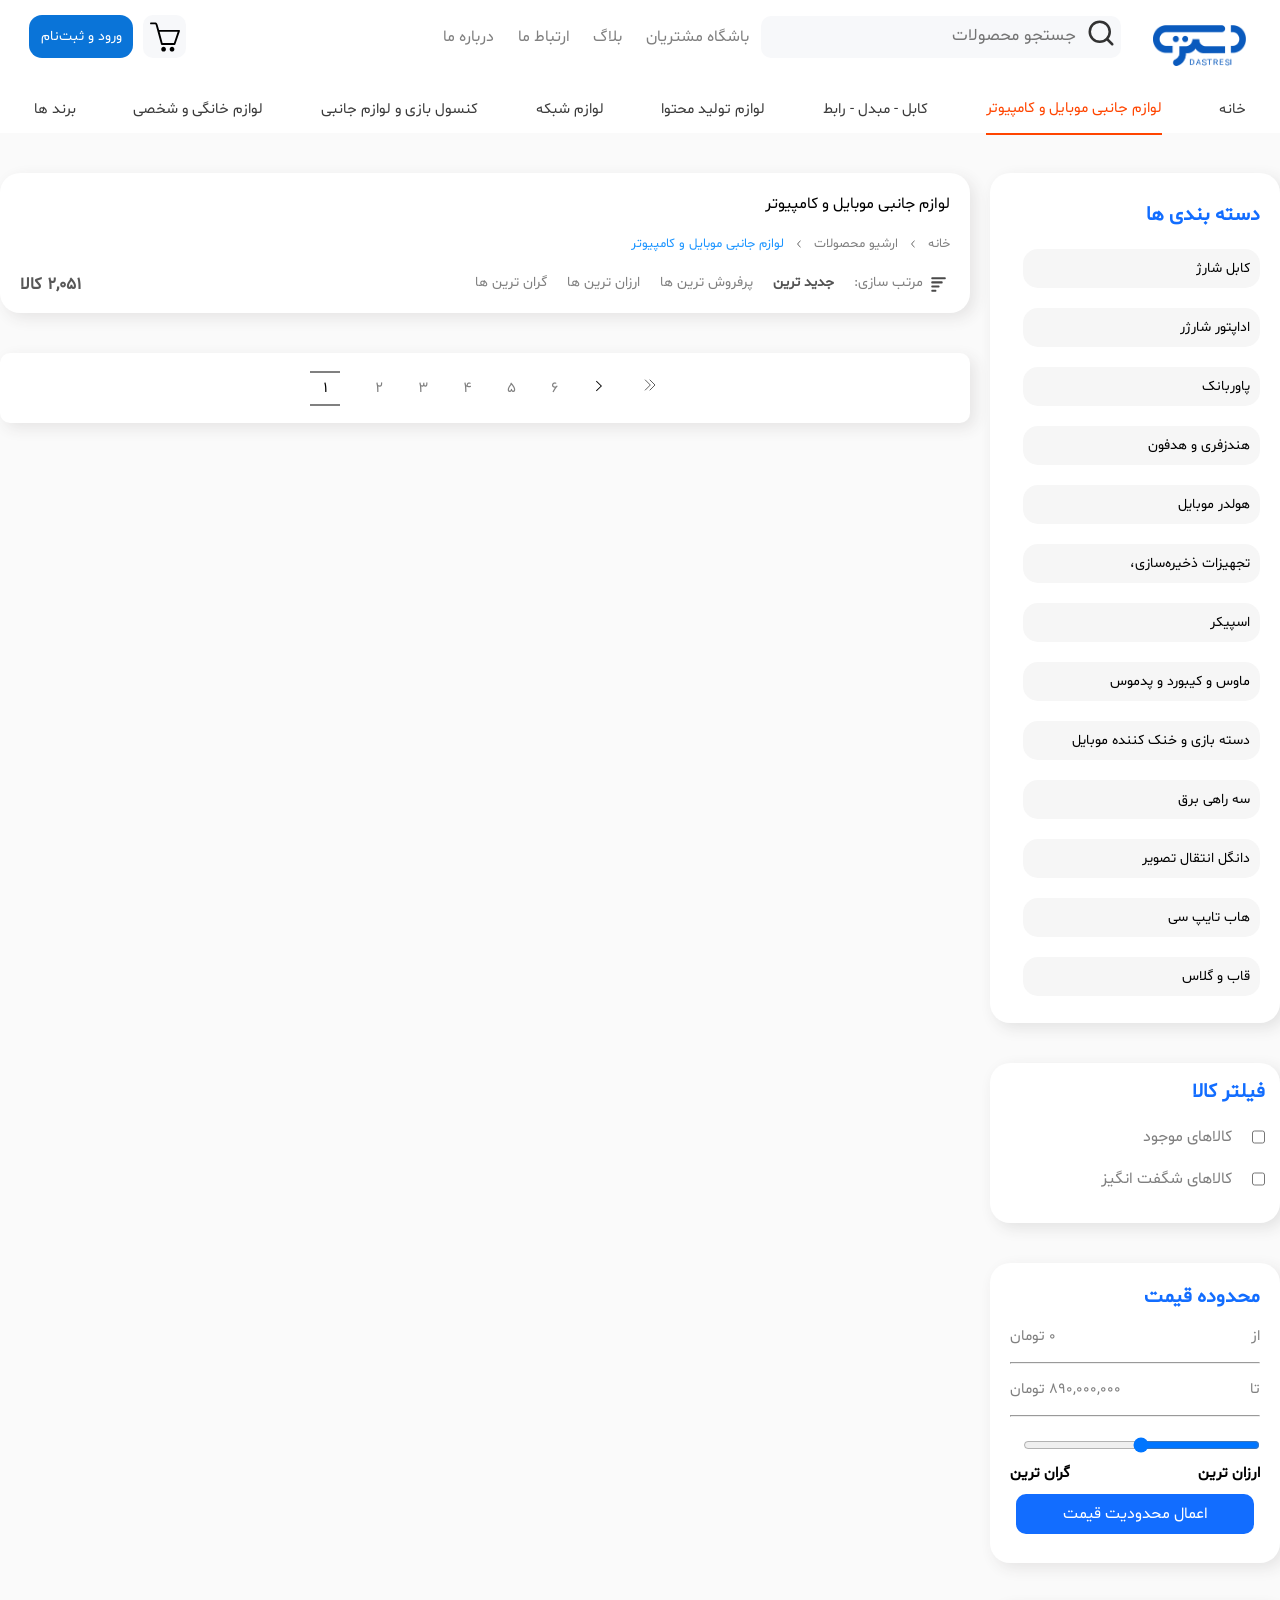
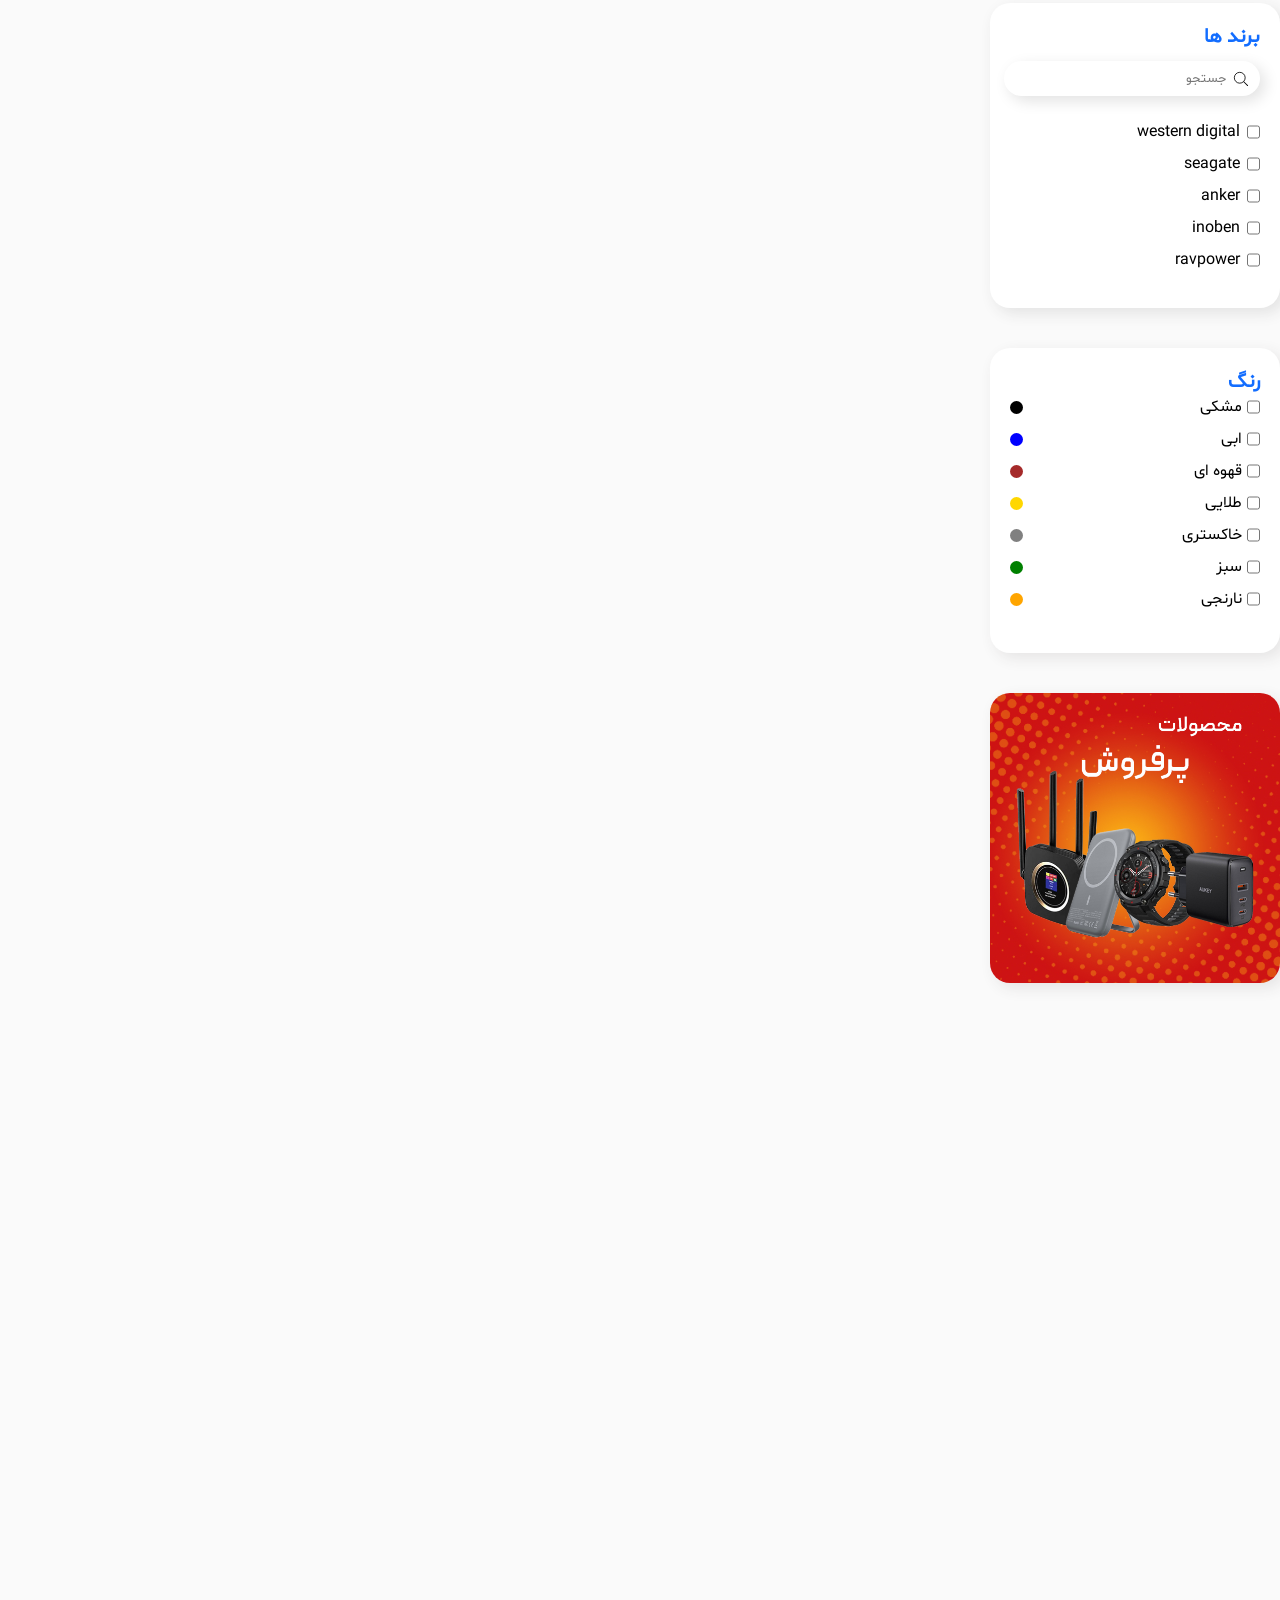
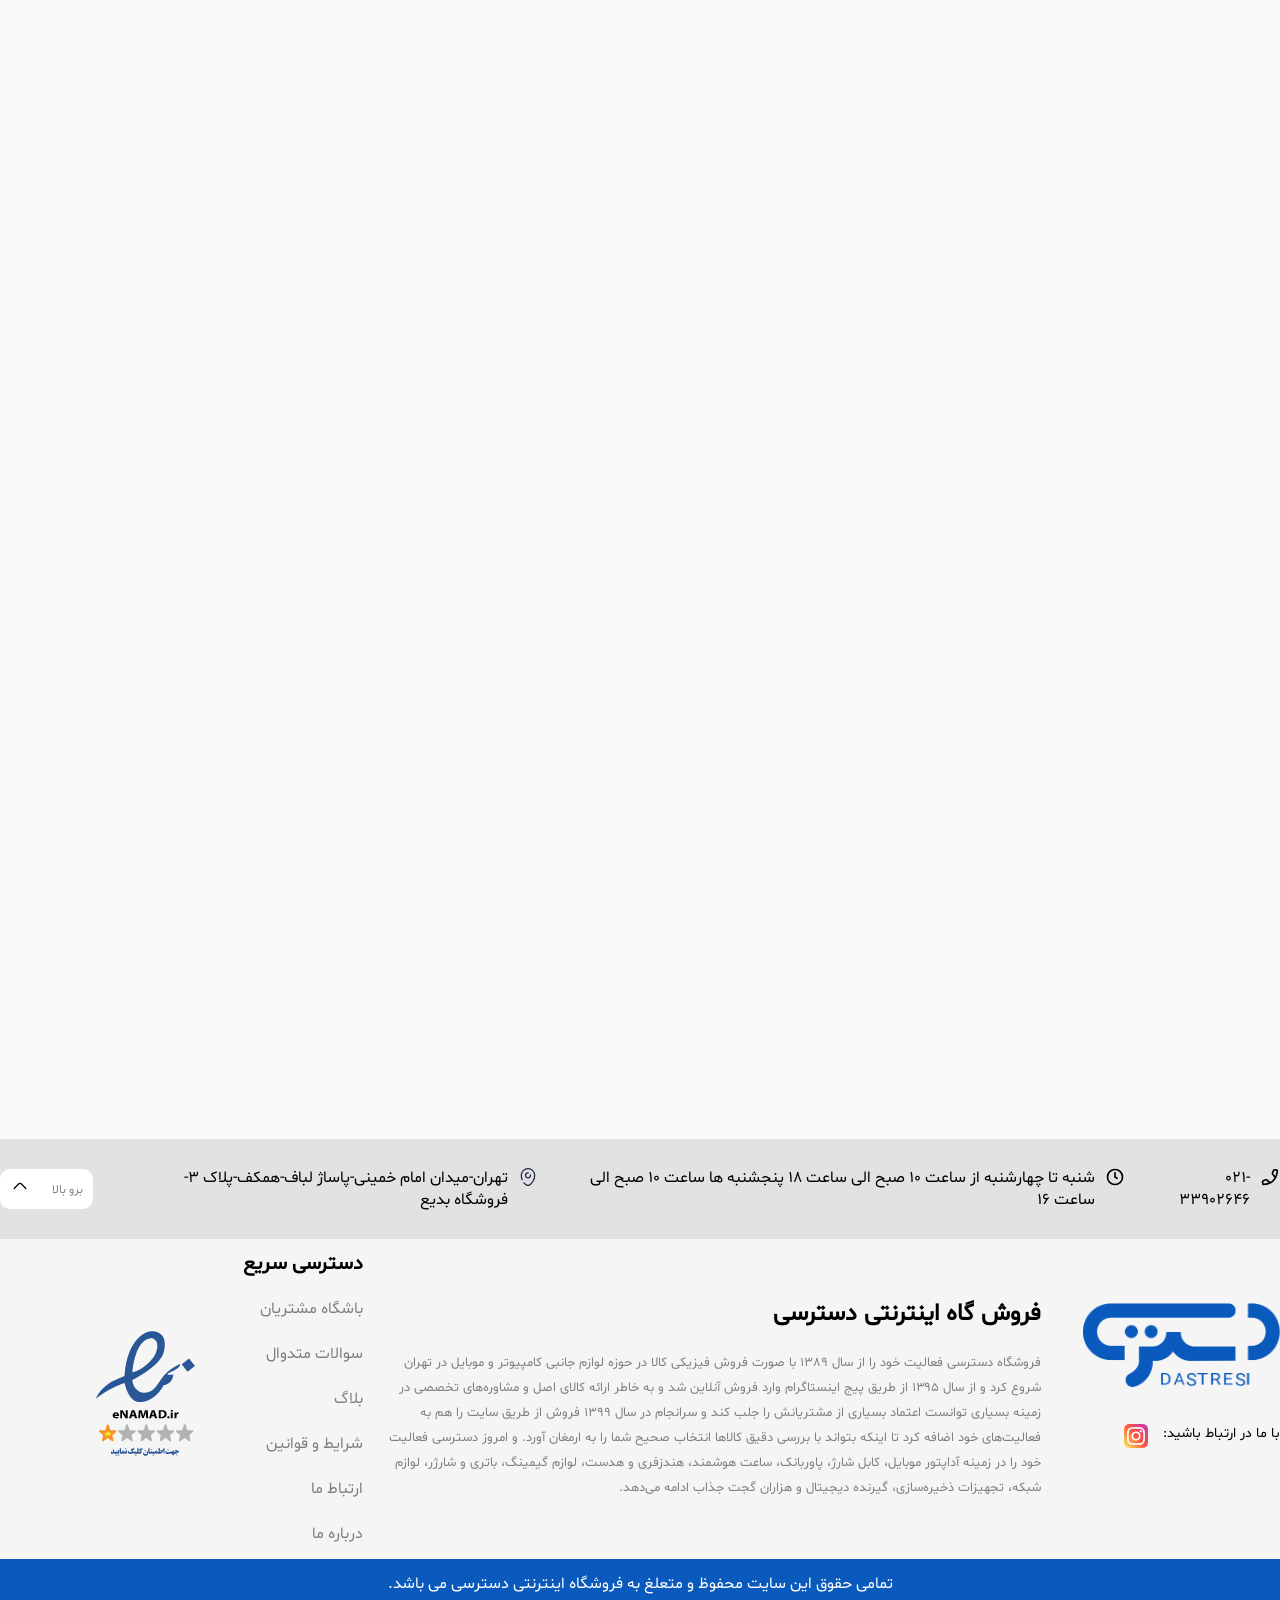
==== Lavazem_Janebi_Mobile_computer.html @ 60065040 "project_of_web_1" ====
<!doctype html>
<html lang="en" dir="rtl">
    <head>
        <meta charset="UTF-8" />
        <meta name="viewport" content="width=device-width, initial-scale=1.0" />
        <title>خرید لوازم جانبی موبایل با بهترین قیمت و کیفیت</title>
        <link
            rel="shortcut icon"
            href="./images/favicon.png"
            type="image/x-icon"
        />
        <link
            rel="stylesheet"
            href="./css/css_Lavazem_Janebi/main_lavazem_janebi.css"
        />
    </head>
    <body>
        <div id="for_coming_up"></div>
        <header class="header">
            <div class="headerTop">
                <div class="dastresi_lego">
                    <img src="./images/dastresi_logo.png" alt="dastresi logo" />
                </div>
                <div class="search_box">
                    <div class="SearchLego">
                        <label for="search_home">
                            <svg
                                width="30px"
                                height="30px"
                                viewBox="0 0 24 24"
                                fill="none"
                                xmlns="http://www.w3.org/2000/svg"
                            >
                                <path
                                    d="M17 17L21 21"
                                    stroke="#323232"
                                    stroke-width="2"
                                    stroke-linecap="round"
                                    stroke-linejoin="round"
                                />
                                <path
                                    d="M19 11C19 15.4183 15.4183 19 11 19C6.58172 19 3 15.4183 3 11C3 6.58172 6.58172 3 11 3C15.4183 3 19 6.58172 19 11Z"
                                    stroke="#323232"
                                    stroke-width="2"
                                />
                            </svg>
                        </label>
                    </div>
                    <input
                        type="search"
                        name="search_home"
                        id="search_home"
                        class="search_input"
                        placeholder="جستجو محصولات"
                    />
                </div>
                <div class="portals">
                    <a href="./Bashgah_Moshtarian.html">باشگاه مشتریان</a>
                    <a href="#">بلاگ</a>
                    <a href="#">ارتباط ما</a>
                    <a href="#">درباره ما</a>
                </div>
                <div class="empty"></div>

                <div class="sabad_kharid">
                    <svg
                        fill="#000000"
                        width="64px"
                        height="64px"
                        viewBox="0 0 32 32"
                        version="1.1"
                        xmlns="http://www.w3.org/2000/svg"
                    >
                        <g id="SVGRepo_bgCarrier" stroke-width="0"></g>
                        <g
                            id="SVGRepo_tracerCarrier"
                            stroke-linecap="round"
                            stroke-linejoin="round"
                        ></g>
                        <g id="SVGRepo_iconCarrier">
                            <path
                                d="M31.739 8.875c-0.186-0.264-0.489-0.422-0.812-0.422h-21.223l-1.607-5.54c-0.63-2.182-2.127-2.417-2.741-2.417h-4.284c-0.549 0-0.993 0.445-0.993 0.993s0.445 0.993 0.993 0.993h4.283c0.136 0 0.549 0 0.831 0.974l5.527 20.311c0.12 0.428 0.511 0.724 0.956 0.724h13.499c0.419 0 0.793-0.262 0.934-0.657l4.758-14.053c0.11-0.304 0.064-0.643-0.122-0.907zM25.47 22.506h-12.046l-3.161-12.066h19.253zM23.5 26.504c-1.381 0-2.5 1.119-2.5 2.5s1.119 2.5 2.5 2.5 2.5-1.119 2.5-2.5c0-1.381-1.119-2.5-2.5-2.5zM14.5 26.504c-1.381 0-2.5 1.119-2.5 2.5s1.119 2.5 2.5 2.5 2.5-1.119 2.5-2.5c0-1.381-1.119-2.5-2.5-2.5z"
                            ></path>
                        </g>
                    </svg>
                </div>
                <div class="signin_and_signup">
                    <a href="./login.html">ورود و ثبت‌نام</a>
                </div>
            </div>

            <nav class="headerBottom">
                <ul class="asli_portals_in_header" type="none">
                    <li>
                        <a href="./index.html">خانه</a>
                    </li>
                    <li>
                        <a href="#" class="home_portal">
                            لوازم جانبی موبایل و کامپیوتر</a
                        >
                        <div class="SubMenu">
                            <h5>ماوس و کیبورد و پدموس</h5>
                            <h5>کابل شارژ</h5>
                            <h5>اداپتور شارژ</h5>
                            <h5>پاوربانک</h5>
                            <h5>هنذفری و هدفون</h5>
                            <h5>اسپیکر</h5>
                            <h5>تجهیزات دخیره سازی</h5>
                            <h5>هولدر موبایل</h5>
                            <h5>دسته بازی و خنک کننده موبایل</h5>
                            <h5>سه راهی برق</h5>
                            <h5>دانگل انتقال تصویر</h5>
                            <h5>هاب تایپ سی</h5>
                            <h5>قاب گلس</h5>
                        </div>
                    </li>
                    <li>
                        <a href="#">کابل - مبدل - رابط</a>
                        <div class="SubMenu">
                            <h5>کابل hdmi</h5>
                            <h5>کابل پرینتر</h5>
                            <h5>گیرنده بلوتوث صدا</h5>
                            <h5>تبدیل صدا و AUX</h5>
                            <h5>تبدیل سوکت شارژ</h5>
                            <h5>مبدل تصویر HDMI و VGA</h5>
                            <h5>کابل AUX</h5>
                            <h5>کابل ۲ به ۱ صدا</h5>
                            <h5>کابل اپتیکال</h5>
                            <h5>کابل OTG</h5>
                        </div>
                    </li>
                    <li>
                        <a href="#">لوازم تولید محتوا</a>
                        <div class="SubMenu">
                            <h5>میکروفون</h5>
                            <h5>رینگ لایت</h5>
                            <h5>سه پایه نور</h5>
                        </div>
                    </li>
                    <li>
                        <a href="#">لوازم شبکه</a>
                        <div class="SubMenu">
                            <h5>مودم</h5>
                            <h5>هاب شبکه</h5>
                            <h5>مودم همراه</h5>
                            <h5>دانگل وای فای</h5>
                            <h5>روتر</h5>
                        </div>
                    </li>
                    <li>
                        <a href="#">کنسول بازی و لوازم جانبی</a>
                        <div class="SubMenu">
                            <h5>کیف کنسول بازی</h5>
                            <h5>هدفون گیمینگ</h5>
                            <h5>موس و کیبورد</h5>
                            <h5>دسته بازی</h5>
                            <h5>شارژر دسته بازی</h5>
                        </div>
                    </li>
                    <li>
                        <a href="#">لوازم خانگی و شخصی</a>
                        <div class="SubMenu">
                            <h5>گجت هوشمند</h5>
                            <h5>ماشین اصلاح سر و صورت</h5>
                            <h5>باتری و شارژر</h5>
                            <h5>اندروید باکس و گیرنده دیجیتال</h5>
                            <h5>مچ بند و ساعت هوشمند</h5>
                            <h5>ابزار</h5>
                            <h5>محصولات کمبو</h5>
                            <h5>اف ام پلیر</h5>
                        </div>
                    </li>
                    <li>
                        <a href="#">برند ها</a>
                        <div class="speial_sub_menu">
                            <div class="row_1">
                                <pre>هایلو                 haylou</pre>
                                <pre>دای هارد            die hard</pre>
                                <pre>اسکال کندی        skullcandy</pre>
                                <pre>اپل                     apple</pre>
                                <pre>کملیون               camelion</pre>
                                <pre>کلومن پلاس        koluman plus</pre>
                            </div>
                            <div class="row_2">
                                <pre>یسیدو                  yesido</pre>
                                <pre>نزتک                 naztech</pre>
                                <pre>پرووان                proOne</pre>
                                <pre>ال دی نیو              ldnio</pre>
                                <pre>دوراسل              duracell</pre>
                                <pre>سومو                    somo</pre>
                            </div>
                            <div class="row_3">
                                <pre>بیسوس                 baseus</pre>
                                <pre>بویا                    boya</pre>
                                <pre>مک دودو               mcdodo</pre>
                                <pre>پاورو لوژی        powerology</pre>
                                <pre>راو پاور            ravpower</pre>
                                <pre>اکی                    aukey</pre>
                            </div>
                            <div class="row_4">
                                <pre>انکر                    anker</pre>
                                <pre>اینوبن                 inoben</pre>
                                <pre>مومکس                   momax</pre>
                                <pre>وسترن دیجیتال western digital</pre>
                                <pre>شیایومی                xiaomi</pre>
                                <pre>پاناسونبک           panasonic</pre>
                            </div>
                            <div class="row_5">
                                <pre>نیکین                  neekin</pre>
                                <pre>پایونیر               pioneer</pre>
                                <pre>جی پی                      gp</pre>
                                <pre>ای فورتک               a4tech</pre>
                                <pre>وان مور              one more</pre>
                                <pre>مکسل                    mawel</pre>
                            </div>
                        </div>
                    </li>
                </ul>
            </nav>
        </header>
        <div class="divar"></div>
        <main class="main">
            <aside class="aside">
                <div class="dastebandi">
                    <h2 class="title">دسته بندی ها</h2>
                    <h4 class="item">کابل شارژ</h4>
                    <h4 class="item">اداپتور شارژر</h4>
                    <h4 class="item">پاوربانک</h4>
                    <h4 class="item">هندزفری و هدفون</h4>
                    <h4 class="item">هولدر موبایل</h4>
                    <h4 class="item">تجهیزات ذخیره‌سازی،</h4>
                    <h4 class="item">اسپیکر</h4>
                    <h4 class="item">ماوس و کیبورد و پدموس</h4>
                    <h4 class="item">دسته بازی و خنک کننده موبایل</h4>
                    <h4 class="item">سه راهی برق</h4>
                    <h4 class="item">دانگل انتقال تصویر</h4>
                    <h4 class="item">هاب تایپ سی</h4>
                    <h4 class="item">قاب و گلاس</h4>
                </div>
                <div class="filter">
                    <h2 class="title">فیلتر کالا</h2>
                    <div class="box1">
                        <input type="checkbox" />
                        <h4 class="fillter_1">کالاهای موجود</h4>
                    </div>
                    <div class="box2">
                        <input type="checkbox" />
                        <h4 class="fillter_2">کالاهای شگفت انگیز</h4>
                    </div>
                </div>

                <div class="price_range">
                    <h2 class="title">محدوده قیمت</h2>
                    <div class="from">
                        <div class="az">از</div>
                        <div class="price_az">0 تومان</div>
                    </div>
                    <hr width="100%" />
                    <div class="to">
                        <div class="ta">تا</div>
                        <div class="price_ta">890,000,000 تومان</div>
                    </div>
                    <hr width="100%" />
                    <input type="range" class="range_input" />
                    <div class="matn_input">
                        <h4>ارزان ترین</h4>
                        <h4>گران ترین</h4>
                    </div>
                    <div class="submit">اعمال محدودیت قیمت</div>
                </div>

                <div class="brands">
                    <h2 class="title">برند ها</h2>
                    <div class="search_box">
                        <svg
                            width="20px"
                            height="20px"
                            viewBox="0 0 24 24"
                            fill="none"
                            xmlns="http://www.w3.org/2000/svg"
                        >
                            <g clip-path="url(#clip0_15_152)">
                                <rect width="24" height="24" fill="white" />
                                <circle
                                    cx="10.5"
                                    cy="10.5"
                                    r="6.5"
                                    stroke="#000000"
                                    stroke-linejoin="round"
                                />
                                <path
                                    d="M19.6464 20.3536C19.8417 20.5488 20.1583 20.5488 20.3536 20.3536C20.5488 20.1583 20.5488 19.8417 20.3536 19.6464L19.6464 20.3536ZM20.3536 19.6464L15.3536 14.6464L14.6464 15.3536L19.6464 20.3536L20.3536 19.6464Z"
                                    fill="#000000"
                                />
                            </g>
                            <defs>
                                <clipPath id="clip0_15_152">
                                    <rect width="24" height="24" fill="white" />
                                </clipPath>
                            </defs>
                        </svg>

                        <input
                            type="search"
                            class="search_input"
                            placeholder="جستجو"
                        />
                    </div>
                    <div class="brand_items">
                        <div class="box">
                            <input type="checkbox" />
                            <h4 class="fillter">western digital</h4>
                        </div>
                        <div class="box">
                            <input type="checkbox" />
                            <h4 class="fillter">seagate</h4>
                        </div>
                        <div class="box">
                            <input type="checkbox" />
                            <h4 class="fillter">anker</h4>
                        </div>
                        <div class="box">
                            <input type="checkbox" />
                            <h4 class="fillter">inoben</h4>
                        </div>
                        <div class="box">
                            <input type="checkbox" />
                            <h4 class="fillter">ravpower</h4>
                        </div>
                    </div>
                </div>
                <div class="color_card">
                    <h2 class="title_asli">رنگ</h2>
                    <div class="items">
                        <div class="box">
                            <div class="data">
                                <input type="checkbox" />
                                <h4>مشکی</h4>
                            </div>
                            <div class="circle black"></div>
                        </div>
                        <div class="box">
                            <div class="data">
                                <input type="checkbox" />
                                <h4>ابی</h4>
                            </div>
                            <div class="circle blue"></div>
                        </div>
                        <div class="box">
                            <div class="data">
                                <input type="checkbox" />
                                <h4>قهوه ای</h4>
                            </div>
                            <div class="circle brown"></div>
                        </div>
                        <div class="box">
                            <div class="data">
                                <input type="checkbox" />
                                <h4>طلایی</h4>
                            </div>
                            <div class="circle golden"></div>
                        </div>
                        <div class="box">
                            <div class="data">
                                <input type="checkbox" />
                                <h4>خاکستری</h4>
                            </div>
                            <div class="circle gray"></div>
                        </div>
                        <div class="box">
                            <div class="data">
                                <input type="checkbox" />
                                <h4>سبز</h4>
                            </div>
                            <div class="circle green"></div>
                        </div>
                        <div class="box">
                            <div class="data">
                                <input type="checkbox" />
                                <h4>نارنجی</h4>
                            </div>
                            <div class="circle orange"></div>
                        </div>
                    </div>
                </div>
                <img class="image" src="./images/aside_image.png" alt="" />
            </aside>
            <div class="contect">
                <div class="info">
                    <div class="row1">
                        <h2>لوازم جانبی موبایل و کامپیوتر</h2>
                    </div>
                    <div class="row2">
                        <h5 class="m_1">خانه</h5>
                        <svg
                            width="10px"
                            height="10px"
                            viewBox="0 0 24 24"
                            fill="none"
                            xmlns="http://www.w3.org/2000/svg"
                        >
                            <g id="SVGRepo_bgCarrier" stroke-width="0"></g>
                            <g
                                id="SVGRepo_tracerCarrier"
                                stroke-linecap="round"
                                stroke-linejoin="round"
                            ></g>
                            <g id="SVGRepo_iconCarrier">
                                <path
                                    d="M14.9991 19L9.83911 14C9.56672 13.7429 9.34974 13.433 9.20142 13.0891C9.0531 12.7452 8.97656 12.3745 8.97656 12C8.97656 11.6255 9.0531 11.2548 9.20142 10.9109C9.34974 10.567 9.56672 10.2571 9.83911 10L14.9991 5"
                                    stroke="#000000"
                                    stroke-width="1.5"
                                    stroke-linecap="round"
                                    stroke-linejoin="round"
                                ></path>
                            </g>
                        </svg>
                        <h5 class="m_2">ارشیو محصولات</h5>
                        <svg
                            width="10px"
                            height="10px"
                            viewBox="0 0 24 24"
                            fill="none"
                            xmlns="http://www.w3.org/2000/svg"
                        >
                            <g id="SVGRepo_bgCarrier" stroke-width="0"></g>
                            <g
                                id="SVGRepo_tracerCarrier"
                                stroke-linecap="round"
                                stroke-linejoin="round"
                            ></g>
                            <g id="SVGRepo_iconCarrier">
                                <path
                                    d="M14.9991 19L9.83911 14C9.56672 13.7429 9.34974 13.433 9.20142 13.0891C9.0531 12.7452 8.97656 12.3745 8.97656 12C8.97656 11.6255 9.0531 11.2548 9.20142 10.9109C9.34974 10.567 9.56672 10.2571 9.83911 10L14.9991 5"
                                    stroke="#000000"
                                    stroke-width="1.5"
                                    stroke-linecap="round"
                                    stroke-linejoin="round"
                                ></path>
                            </g>
                        </svg>
                        <h5 class="m_3">لوازم جانبی موبایل و کامپیوتر</h5>
                    </div>
                    <div class="row3">
                        <div class="col1">
                            <div class="m_1">
                                <svg
                                    width="25px"
                                    height="25px"
                                    viewBox="0 0 24 24"
                                    fill="none"
                                    xmlns="http://www.w3.org/2000/svg"
                                >
                                    <g
                                        id="SVGRepo_bgCarrier"
                                        stroke-width="0"
                                    ></g>
                                    <g
                                        id="SVGRepo_tracerCarrier"
                                        stroke-linecap="round"
                                        stroke-linejoin="round"
                                    ></g>
                                    <g id="SVGRepo_iconCarrier">
                                        <path
                                            d="M7 18C6.44771 18 6 17.5523 6 17C6 16.4477 6.44771 16 7 16H10C10.5523 16 11 16.4477 11 17C11 17.5523 10.5523 18 10 18H7Z"
                                            fill="rgb(74, 73, 73)"
                                        ></path>
                                        <path
                                            d="M6 13C6 13.5523 6.44771 14 7 14H13C13.5523 14 14 13.5523 14 13C14 12.4477 13.5523 12 13 12H7C6.44771 12 6 12.4477 6 13Z"
                                            fill="rgb(74, 73, 73)"
                                        ></path>
                                        <path
                                            d="M7 10C6.44771 10 6 9.55229 6 9C6 8.44771 6.44771 8 7 8H16C16.5523 8 17 8.44771 17 9C17 9.55228 16.5523 10 16 10H7Z"
                                            fill="rgb(74, 73, 73)"
                                        ></path>
                                        <path
                                            d="M6 5C6 5.55228 6.44772 6 7 6L19 6C19.5523 6 20 5.55228 20 5C20 4.44771 19.5523 4 19 4L7 4C6.44771 4 6 4.44772 6 5Z"
                                            fill="rgb(74, 73, 73)"
                                        ></path>
                                    </g>
                                </svg>
                                <div class="moratab">مرتب سازی:</div>
                            </div>
                            <div class="m_2">جدید ترین</div>
                            <div class="link">پرفروش ترین ها</div>
                            <div class="link">ارزان ترین ها</div>
                            <div class="link">گران ترین ها</div>
                        </div>
                        <div class="col2">2,051 کالا</div>
                    </div>
                </div>
                <div class="cards"></div>
                <div class="page_naver">
                    <div class="c_1">1</div>
                    <div class="c_2">2</div>
                    <div class="c_2">3</div>
                    <div class="c_2">4</div>
                    <div class="c_2">5</div>
                    <div class="c_2">6</div>
                    <div class="c_2">
                        <svg
                            width="12px"
                            height="12px"
                            viewBox="0 0 1024 1024"
                            class="icon"
                            version="1.1"
                            xmlns="http://www.w3.org/2000/svg"
                            fill="#000000"
                        >
                            <g id="SVGRepo_bgCarrier" stroke-width="0"></g>
                            <g
                                id="SVGRepo_tracerCarrier"
                                stroke-linecap="round"
                                stroke-linejoin="round"
                            ></g>
                            <g id="SVGRepo_iconCarrier">
                                <path
                                    d="M256 120.768L306.432 64 768 512l-461.568 448L256 903.232 659.072 512z"
                                    fill="#000000"
                                ></path>
                            </g>
                        </svg>
                    </div>
                    <div class="c_2">
                        <svg
                            version="1.1"
                            id="Layer_1"
                            xmlns="http://www.w3.org/2000/svg"
                            xmlns:xlink="http://www.w3.org/1999/xlink"
                            width="20px"
                            height="20px"
                            viewBox="0 0 64 64"
                            enable-background="new 0 0 64 64"
                            xml:space="preserve"
                            fill="#000000"
                        >
                            <g id="SVGRepo_bgCarrier" stroke-width="0"></g>
                            <g
                                id="SVGRepo_tracerCarrier"
                                stroke-linecap="round"
                                stroke-linejoin="round"
                            ></g>
                            <g id="SVGRepo_iconCarrier">
                                <g>
                                    <polyline
                                        fill="none"
                                        stroke="#000000"
                                        stroke-width="2"
                                        stroke-linejoin="bevel"
                                        stroke-miterlimit="10"
                                        points="31,15 48,32 31,49 "
                                    ></polyline>
                                </g>
                                <g>
                                    <polyline
                                        fill="none"
                                        stroke="#000000"
                                        stroke-width="2"
                                        stroke-linejoin="bevel"
                                        stroke-miterlimit="10"
                                        points="16,15 33,32 16,49 "
                                    ></polyline>
                                </g>
                            </g>
                        </svg>
                    </div>
                </div>
                <div class="coments"></div>
            </div>
        </main>
        <footer>
            <div class="footerup">
                <div class="box">
                    <div class="tel_svg">
                        <svg
                            width="20px"
                            height="20px"
                            viewBox="0 0 24 24"
                            fill="none"
                            xmlns="http://www.w3.org/2000/svg"
                        >
                            <path
                                d="M18.6038 12.7268L15.5652 9.08666C15.2572 8.69067 15.1032 8.49267 15.0225 8.27061C14.9511 8.07411 14.9215 7.86486 14.9357 7.65628C14.9518 7.42055 15.045 7.18766 15.2313 6.72187L15.942 4.94513C16.2177 4.25581 16.3556 3.91116 16.5934 3.68525C16.8029 3.48618 17.0656 3.3519 17.3496 3.29856C17.672 3.23803 18.0321 3.32806 18.7524 3.50812L20.7197 4.00002C20.7197 14 13.72 21 3.71973 21L3.2281 19.0324C3.04804 18.3122 2.95801 17.952 3.01854 17.6297C3.07188 17.3456 3.20616 17.083 3.40522 16.8734C3.63113 16.6356 3.97579 16.4977 4.66511 16.222L6.25064 15.5878C6.78204 15.3752 7.04773 15.2689 7.31264 15.2608C7.54678 15.2536 7.77934 15.3013 7.99171 15.4002C8.23199 15.512 8.43434 15.7144 8.83904 16.1191L11.9254 19.1569"
                                stroke="#000000"
                                stroke-width="2"
                                stroke-linecap="round"
                                stroke-linejoin="round"
                            />
                        </svg>
                    </div>
                    <div class="tel_number">021-33902646</div>
                </div>
                <div class="box">
                    <div class="clock_svg">
                        <svg
                            width="20px"
                            height="20px"
                            viewBox="0 0 24 24"
                            fill="none"
                            xmlns="http://www.w3.org/2000/svg"
                        >
                            <path
                                d="M12 7V12L14.5 13.5M21 12C21 16.9706 16.9706 21 12 21C7.02944 21 3 16.9706 3 12C3 7.02944 7.02944 3 12 3C16.9706 3 21 7.02944 21 12Z"
                                stroke="#000000"
                                stroke-width="2"
                                stroke-linecap="round"
                                stroke-linejoin="round"
                            />
                        </svg>
                    </div>
                    <div class="clock_matn">
                        شنبه تا چهارشنبه از ساعت 10 صبح الی ساعت 18 پنجشنبه ها
                        ساعت 10 صبح الی ساعت 16
                    </div>
                </div>
                <div class="box">
                    <div class="map_svg">
                        <svg
                            width="20px"
                            height="20px"
                            viewBox="0 0 24 24"
                            fill="none"
                            xmlns="http://www.w3.org/2000/svg"
                        >
                            <path
                                d="M12.5 7.04148C12.3374 7.0142 12.1704 7 12 7C10.3431 7 9 8.34315 9 10C9 11.6569 10.3431 13 12 13C13.6569 13 15 11.6569 15 10C15 9.82964 14.9858 9.6626 14.9585 9.5"
                                stroke="#1C274C"
                                stroke-width="1.5"
                                stroke-linecap="round"
                            />
                            <path
                                d="M5 15.2161C4.35254 13.5622 4 11.8013 4 10.1433C4 5.64588 7.58172 2 12 2C16.4183 2 20 5.64588 20 10.1433C20 14.6055 17.4467 19.8124 13.4629 21.6744C12.5343 22.1085 11.4657 22.1085 10.5371 21.6744C9.26474 21.0797 8.13831 20.1439 7.19438 19"
                                stroke="#1C274C"
                                stroke-width="1.5"
                                stroke-linecap="round"
                            />
                        </svg>
                    </div>
                    <div class="map_matn">
                        تهران-میدان امام خمینی-پاساژ لباف-همکف-پلاک 3-فروشگاه
                        بدیع
                    </div>
                </div>
                <a href="#for_coming_up" class="go_up">
                    <div class="matn">
                        <span>برو بالا</span>
                    </div>
                    <div class="svg">
                        <svg
                            width="20px"
                            height="20px"
                            viewBox="0 0 24 24"
                            fill="none"
                            xmlns="http://www.w3.org/2000/svg"
                        >
                            <g id="SVGRepo_bgCarrier" stroke-width="0"></g>
                            <g
                                id="SVGRepo_tracerCarrier"
                                stroke-linecap="round"
                                stroke-linejoin="round"
                            ></g>
                            <g id="SVGRepo_iconCarrier">
                                <path
                                    d="M5 15L10 9.84985C10.2563 9.57616 10.566 9.35814 10.9101 9.20898C11.2541 9.05983 11.625 8.98291 12 8.98291C12.375 8.98291 12.7459 9.05983 13.0899 9.20898C13.434 9.35814 13.7437 9.57616 14 9.84985L19 15"
                                    stroke="#000000"
                                    stroke-width="1.5"
                                    stroke-linecap="round"
                                    stroke-linejoin="round"
                                ></path>
                            </g>
                        </svg>
                    </div>
                </a>
            </div>

            <div class="footermidel">
                <div class="col1">
                    <div class="row1">
                        <img
                            src="./images/dastresi_logo.png"
                            alt="dastresi_lego"
                        />
                    </div>
                    <div class="row2">
                        <h3>با ما در ارتباط باشید:</h3>
                        <img src="./images/instagram.png" alt="instagram" />
                    </div>
                </div>
                <div class="col2">
                    <h2>فروش گاه اینترنتی دسترسی</h2>
                    <p>
                        فروشگاه دسترسی فعالیت خود را از سال ۱۳۸۹ با صورت فروش
                        فیزیکی کالا در حوزه لوازم جانبی کامپیوتر و موبایل در
                        تهران شروع کرد و از سال ۱۳۹۵ از طریق پیج اینستاگرام وارد
                        فروش آنلاین شد و به خاطر ارائه کالای اصل و مشاوره‌های
                        تخصصی در زمینه بسیاری توانست اعتماد بسیاری از مشتریانش
                        را جلب کند و سرانجام در سال ۱۳۹۹ فروش از طریق سایت را هم
                        به فعالیت‌های خود اضافه کرد تا اینکه بتواند با بررسی
                        دقیق کالاها انتخاب صحیح شما را به ارمغان آورد. و امروز
                        دسترسی فعالیت خود را در زمینه آداپتور موبایل، کابل شارژ،
                        پاوربانک، ساعت هوشمند، هندزفری و هدست، لوازم گیمینگ،
                        باتری و شارژر، لوازم شبکه، تجهیزات ذخیره‌سازی، گیرنده
                        دیجیتال و هزاران گجت جذاب ادامه می‌دهد.
                    </p>
                </div>
                <div class="col3">
                    <h2>دسترسی سریع</h2>
                    <a href="./Bashgah_Moshtarian.html">باشگاه مشتریان</a>
                    <a href="#">سوالات متدوال</a>
                    <a href="#">بلاگ</a>
                    <a href="#">شرایط و قوانین</a>
                    <a href="#">ارتباط ما</a>
                    <a href="#">درباره ما</a>
                </div>
                <div class="col4">
                    <img src="./images/eNAMAD_ir.png" alt="eNAMAD.ir" />
                </div>
            </div>

            <div class="footerdown">
                تمامی حقوق این سایت محفوظ و متعلغ به فروشگاه اینترنتی دسترسی می
                باشد.
            </div>
        </footer>
    </body>
</html>
---- css/css_Lavazem_Janebi/main_lavazem_janebi.css ----
@import "./lavazem_janebi_setting.css";
@import  "./header_lavazem_janebi.css" ;
@import  "./footer_lavazem_janebi.css" ;
@import "./content.css" ;
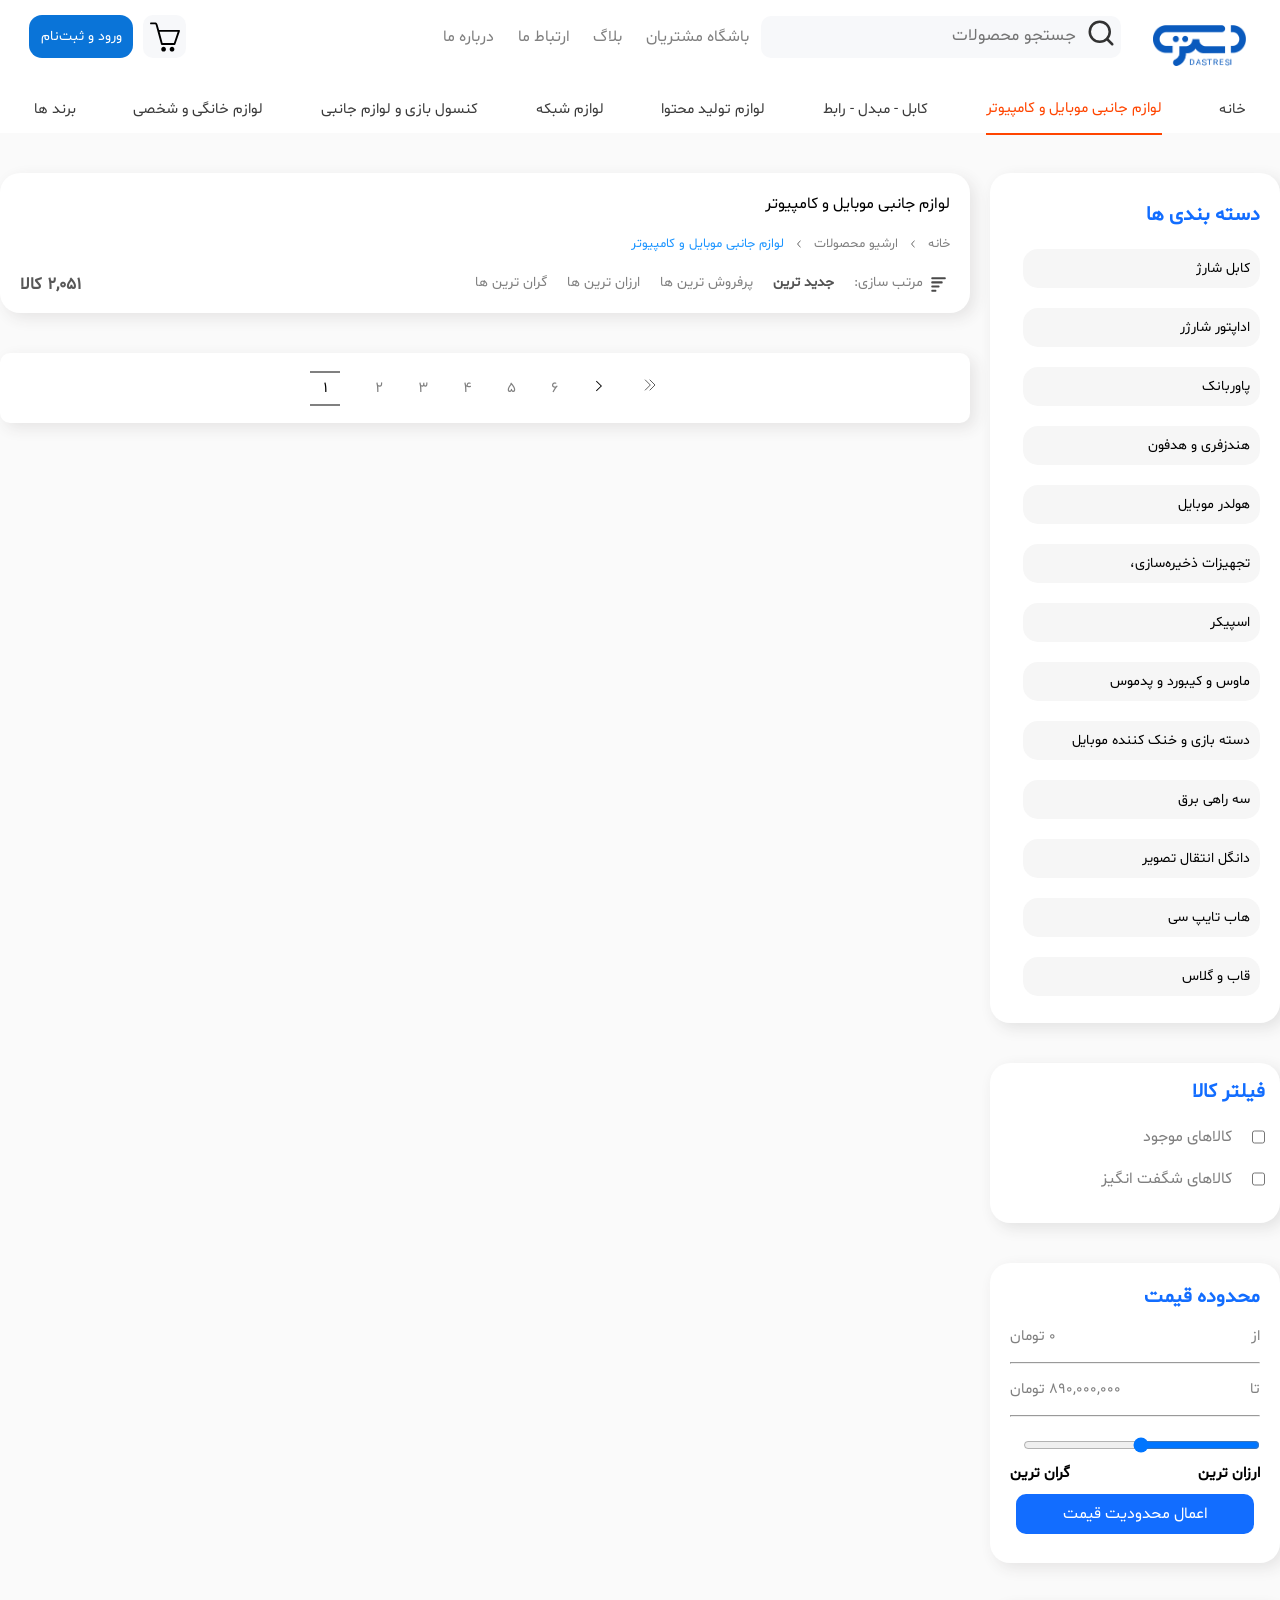
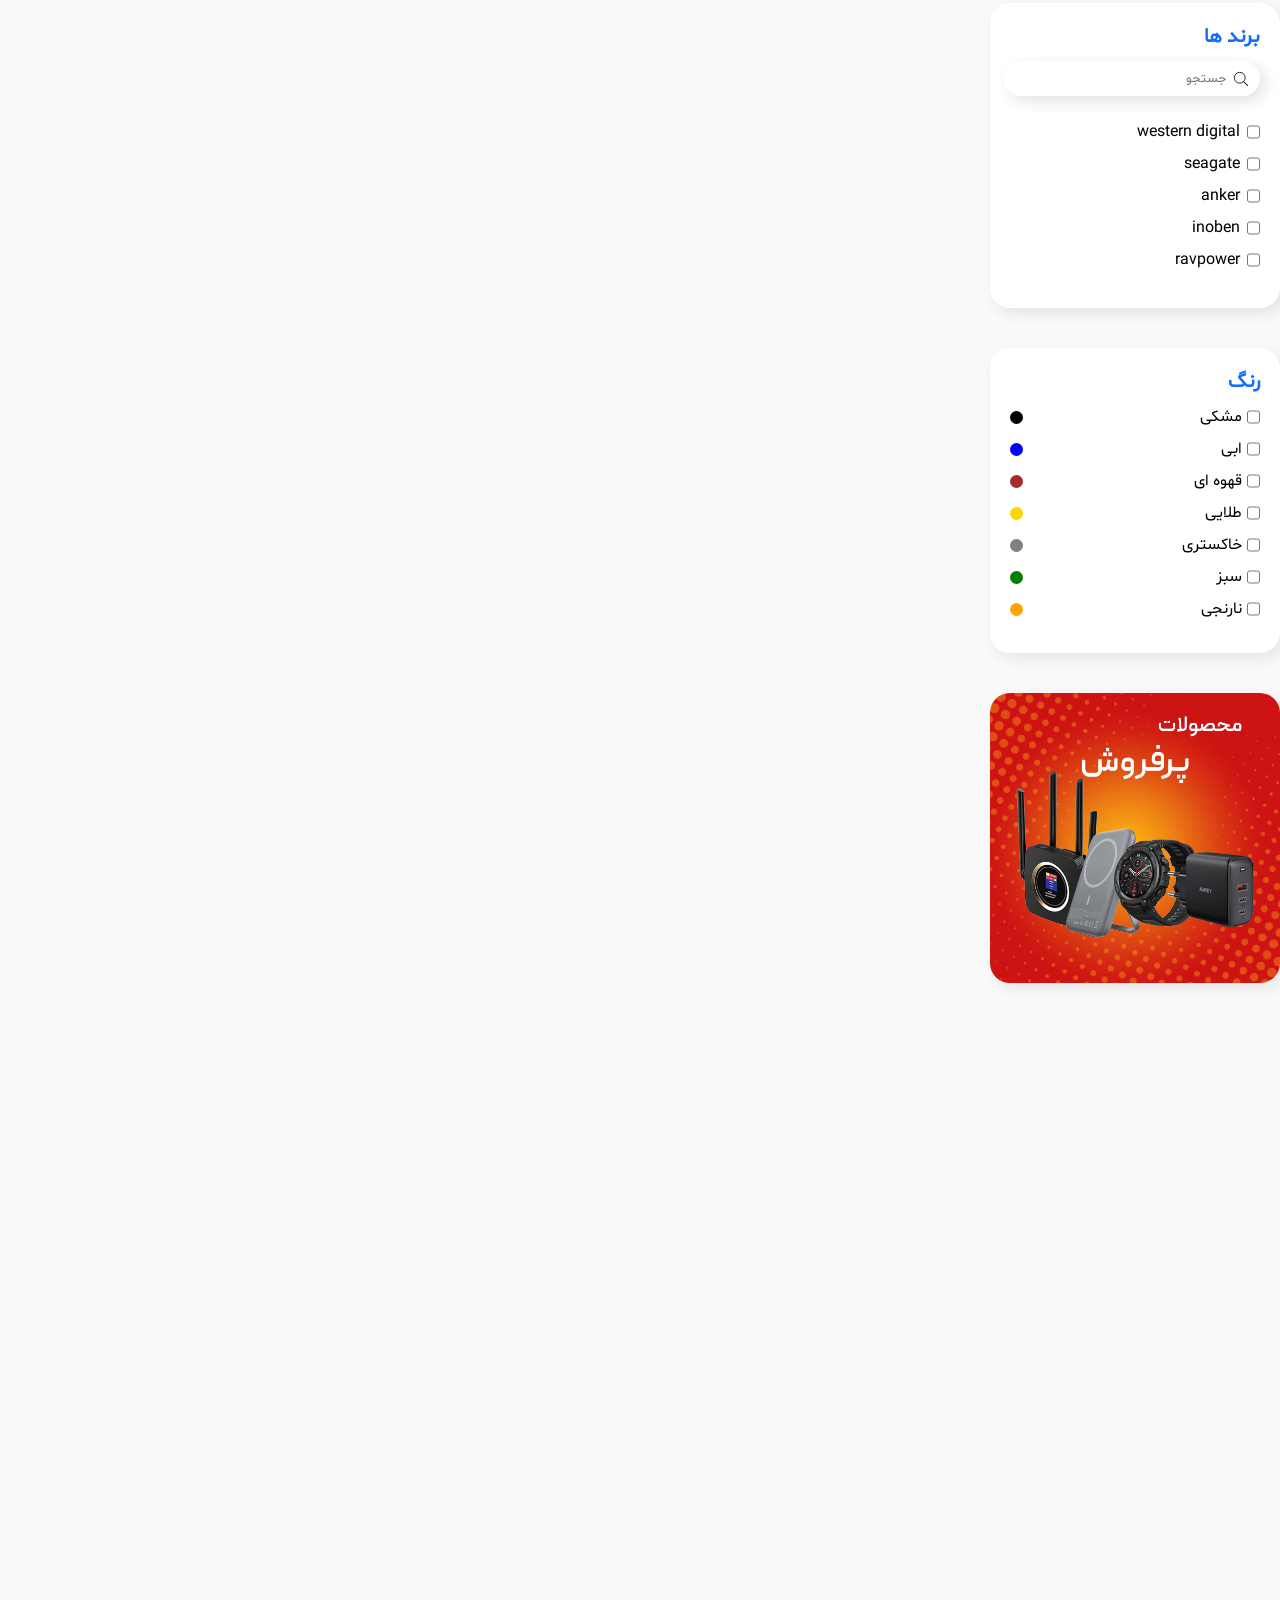
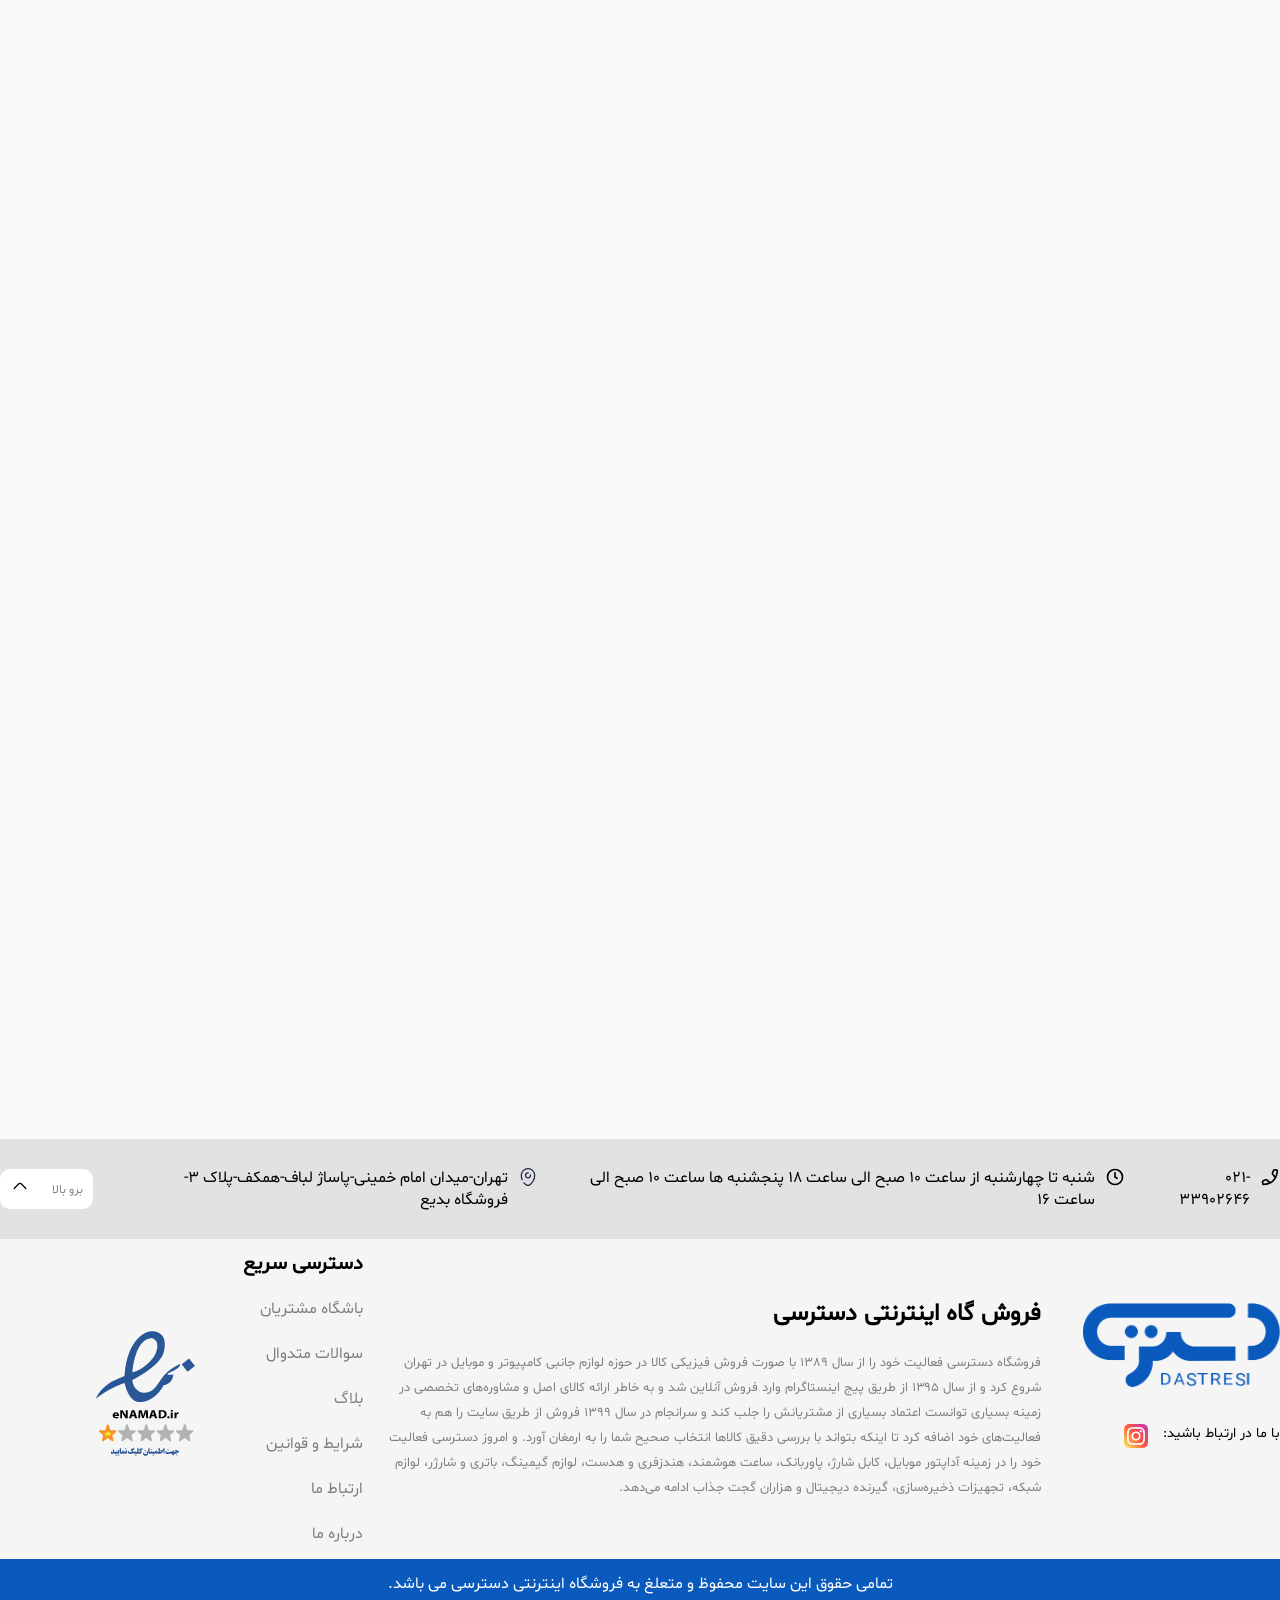
==== commit 6c179120: "dastresi" ====
--- a/Lavazem_Janebi_Mobile_computer.html
+++ b/Lavazem_Janebi_Mobile_computer.html
@@ -327,6 +327,112 @@
                             <input type="checkbox" />
                             <h4 class="fillter">ravpower</h4>
                         </div>
+                        <div class="box">
+                            <input type="checkbox" />
+                            <h4 class="fillter">awei</h4>
+                        </div>
+                        <div class="box">
+                            <input type="checkbox" />
+                            <h4 class="fillter">mcdodo</h4>
+                        </div>
+                        <div class="box">
+                            <input type="checkbox" />
+                            <h4 class="fillter">momax</h4>
+                        </div>
+                        <div class="box">
+                            <input type="checkbox" />
+                            <h4 class="fillter">baseus</h4>
+                        </div>
+                        <div class="box">
+                            <input type="checkbox" />
+                            <h4 class="fillter">somo</h4>
+                        </div>
+                        <div class="box">
+                            <input type="checkbox" />
+                            <h4 class="fillter">daiyo</h4>
+                        </div>
+                        <div class="box">
+                            <input type="checkbox" />
+                            <h4 class="fillter">ldnio</h4>
+                        </div>
+                        <div class="box">
+                            <input type="checkbox" />
+                            <h4 class="fillter">proone</h4>
+                        </div>
+                        <div class="box">
+                            <input type="checkbox" />
+                            <h4 class="fillter">tsco</h4>
+                        </div>
+                        <div class="box">
+                            <input type="checkbox" />
+                            <h4 class="fillter">camelion</h4>
+                        </div>
+                        <div class="box">
+                            <input type="checkbox" />
+                            <h4 class="fillter">sony</h4>
+                        </div>
+                        <div class="box">
+                            <input type="checkbox" />
+                            <h4 class="fillter">energizer</h4>
+                        </div>
+                        <div class="box">
+                            <input type="checkbox" />
+                            <h4 class="fillter">verity</h4>
+                        </div>
+                        <div class="box">
+                            <input type="checkbox" />
+                            <h4 class="fillter">k net</h4>
+                        </div>
+                        <div class="box">
+                            <input type="checkbox" />
+                            <h4 class="fillter">p net</h4>
+                        </div>
+                        <div class="box">
+                            <input type="checkbox" />
+                            <h4 class="fillter">bafo</h4>
+                        </div>
+                        <div class="box">
+                            <input type="checkbox" />
+                            <h4 class="fillter">earldom</h4>
+                        </div>
+                        <div class="box">
+                            <input type="checkbox" />
+                            <h4 class="fillter">hp</h4>
+                        </div>
+
+                        <div class="box">
+                            <input type="checkbox" />
+                            <h4 class="fillter">Powerology</h4>
+                        </div>
+                        <div class="box">
+                            <input type="checkbox" />
+                            <h4 class="fillter">aukey</h4>
+                        </div>
+                        <div class="box">
+                            <input type="checkbox" />
+                            <h4 class="fillter">nilkin</h4>
+                        </div>
+                        <div class="box">
+                            <input type="checkbox" />
+                            <h4 class="fillter">celebrat</h4>
+                        </div>
+                        <div class="box">
+                            <input type="checkbox" />
+                            <h4 class="fillter">jellico</h4>
+                        </div>
+
+                        <div class="box">
+                            <input type="checkbox" />
+                            <h4 class="fillter">remax</h4>
+                        </div>
+                        <div class="box">
+                            <input type="checkbox" />
+                            <h4 class="fillter">sp</h4>
+                        </div>
+                        <div class="box">
+                            <input type="checkbox" />
+                            <h4 class="fillter">qcy</h4>
+                        </div>
                     </div>
                 </div>
                 <div class="color_card">
@@ -380,6 +486,125 @@
                                 <h4>نارنجی</h4>
                             </div>
                             <div class="circle orange"></div>
+                        </div>
+                        <div class="box">
+                            <div class="data">
+                                <input type="checkbox" />
+                                <h4>صورتی</h4>
+                            </div>
+                            <div class="circle color_1"></div>
+                        </div>
+                        <div class="box">
+                            <div class="data">
+                                <input type="checkbox" />
+                                <h4>بنفش</h4>
+                            </div>
+                            <div class="circle color_2"></div>
+                        </div>
+                        <div class="box">
+                            <div class="data">
+                                <input type="checkbox" />
+                                <h4>قرمز</h4>
+                            </div>
+                            <div class="circle color_3"></div>
+                        </div>
+                        <div class="box">
+                            <div class="data">
+                                <input type="checkbox" />
+                                <h4>نقره ای</h4>
+                            </div>
+                            <div class="circle color_4"></div>
+                        </div>
+                        <div class="box">
+                            <div class="data">
+                                <input type="checkbox" />
+                                <h4>سفید</h4>
+                            </div>
+                            <div class="circle color_5"></div>
+                        </div>
+                        <div class="box">
+                            <div class="data">
+                                <input type="checkbox" />
+                                <h4>سرمه ای</h4>
+                            </div>
+                            <div class="circle color_6"></div>
+                        </div>
+                        <div class="box">
+                            <div class="data">
+                                <input type="checkbox" />
+                                <h4>طوسی</h4>
+                            </div>
+                            <div class="circle color_7"></div>
+                        </div>
+                        <div class="box">
+                            <div class="data">
+                                <input type="checkbox" />
+                                <h4>زیتونی</h4>
+                            </div>
+                            <div class="circle color_8"></div>
+                        </div>
+                        <div class="box">
+                            <div class="data">
+                                <input type="checkbox" />
+                                <h4>رز گلد</h4>
+                            </div>
+                            <div class="circle color_9"></div>
+                        </div>
+                        <div class="box">
+                            <div class="data">
+                                <input type="checkbox" />
+                                <h4>بی رنگ</h4>
+                            </div>
+                            <div class="circle color_10"></div>
+                        </div>
+                        <div class="box">
+                            <div class="data">
+                                <input type="checkbox" />
+                                <h4>ارتشی</h4>
+                            </div>
+                            <div class="circle color_11"></div>
+                        </div>
+                        <div class="box">
+                            <div class="data">
+                                <input type="checkbox" />
+                                <h4>شیشه ای</h4>
+                            </div>
+                            <div class="circle color_12"></div>
+                        </div>
+                        <div class="box">
+                            <div class="data">
+                                <input type="checkbox" />
+                                <h4>نمونه انباکس شده</h4>
+                            </div>
+                            <div class="circle color_13"></div>
+                        </div>
+                        <div class="box">
+                            <div class="data">
+                                <input type="checkbox" />
+                                <h4>بدون پک(رو دستگاهی)</h4>
+                            </div>
+                            <div class="circle color_14"></div>
+                        </div>
+                        <div class="box">
+                            <div class="data">
+                                <input type="checkbox" />
+                                <h4>تیتانیوم</h4>
+                            </div>
+                            <div class="circle color_15"></div>
+                        </div>
+                        <div class="box">
+                            <div class="data">
+                                <input type="checkbox" />
+                                <h4>مشکی طلایی</h4>
+                            </div>
+                            <div class="circle color_16"></div>
+                        </div>
+                        <div class="box">
+                            <div class="data">
+                                <input type="checkbox" />
+                                <h4>نمونه انباکس شده بدون پک</h4>
+                            </div>
+                            <div class="circle color_17"></div>
                         </div>
                     </div>
                 </div>
